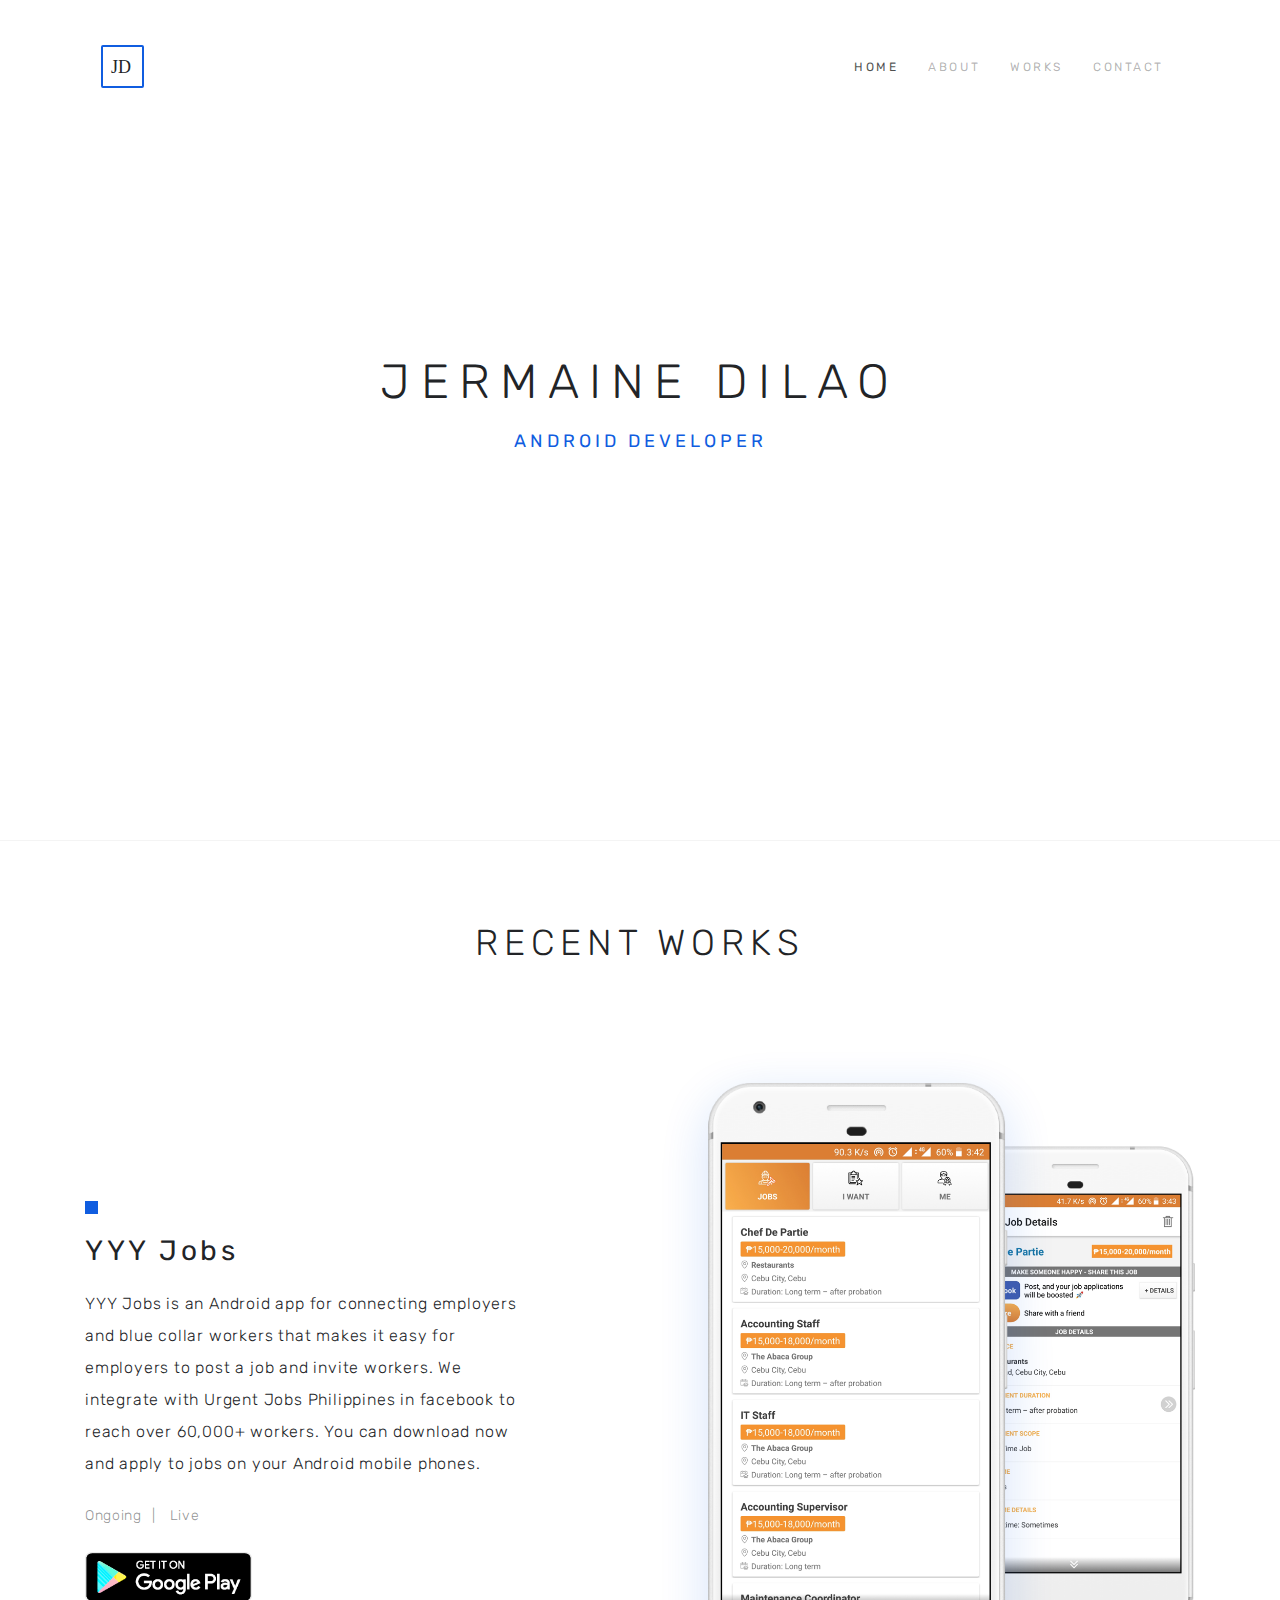
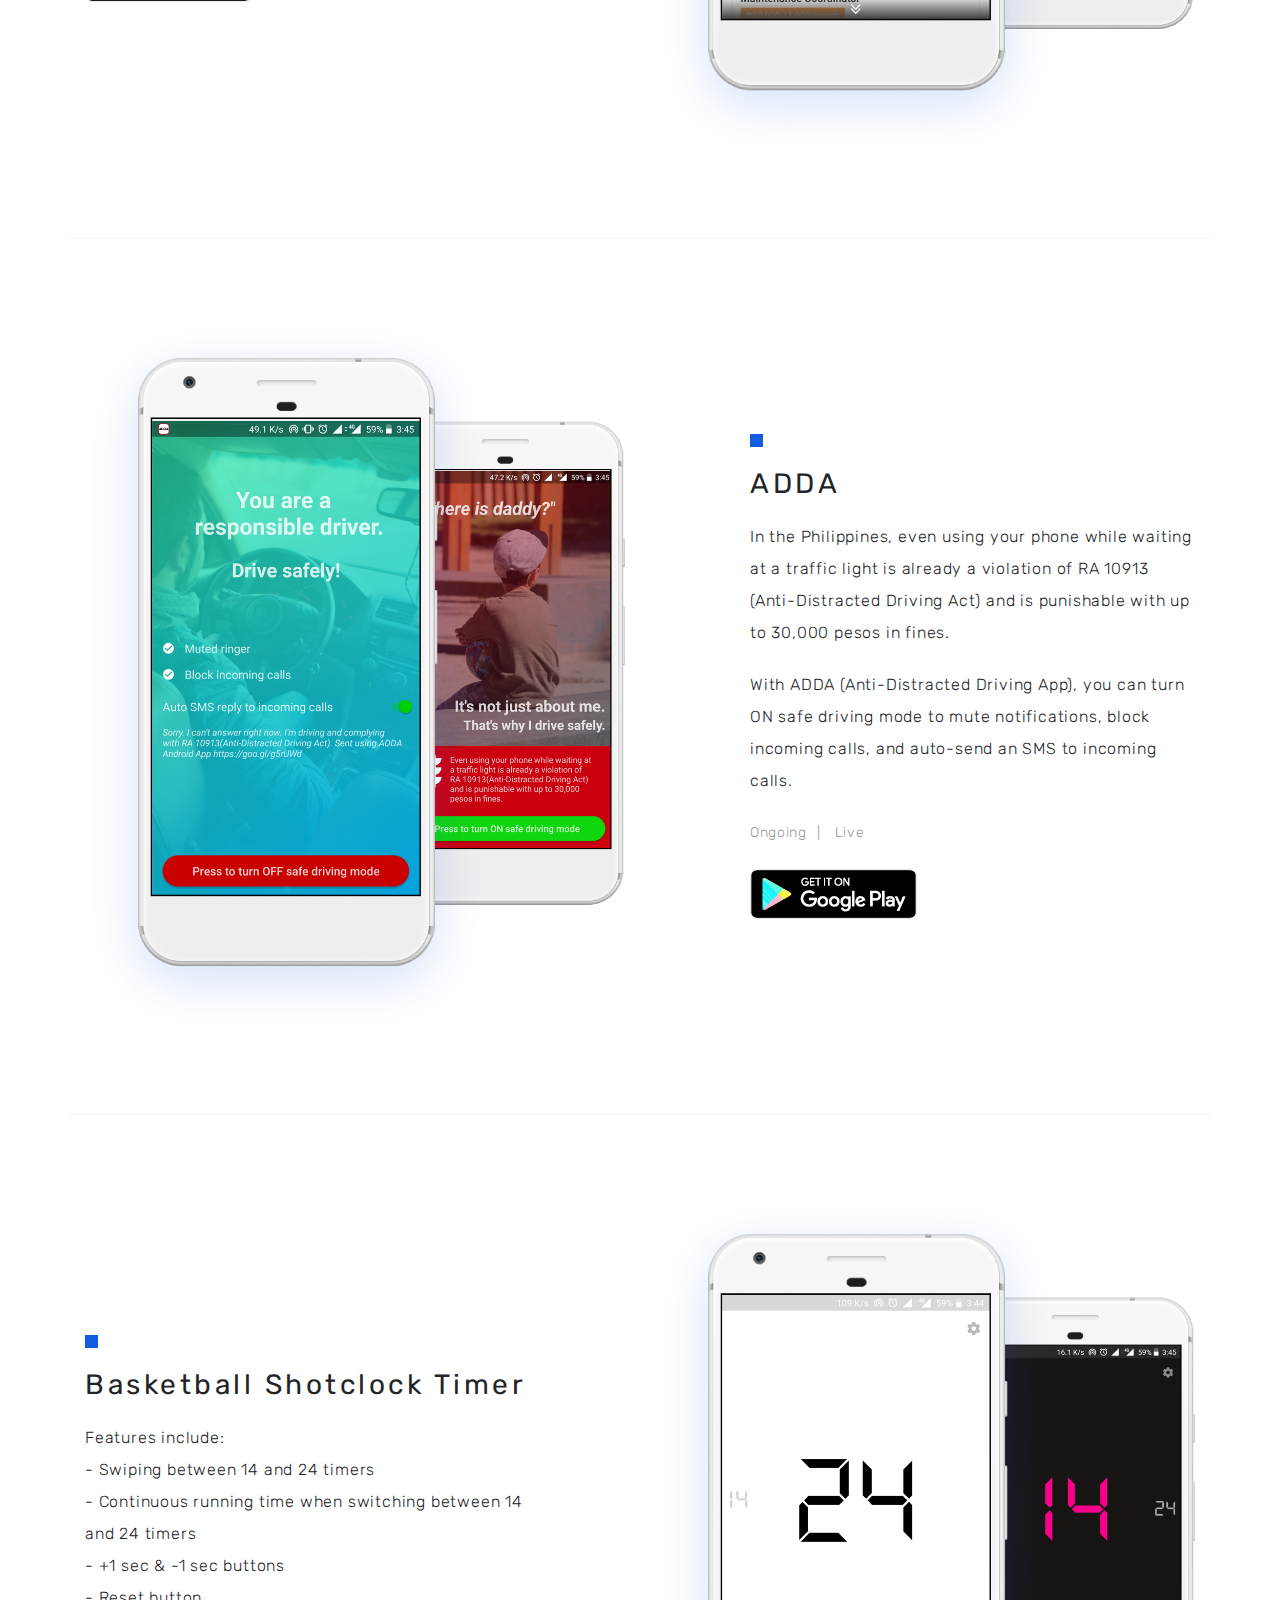
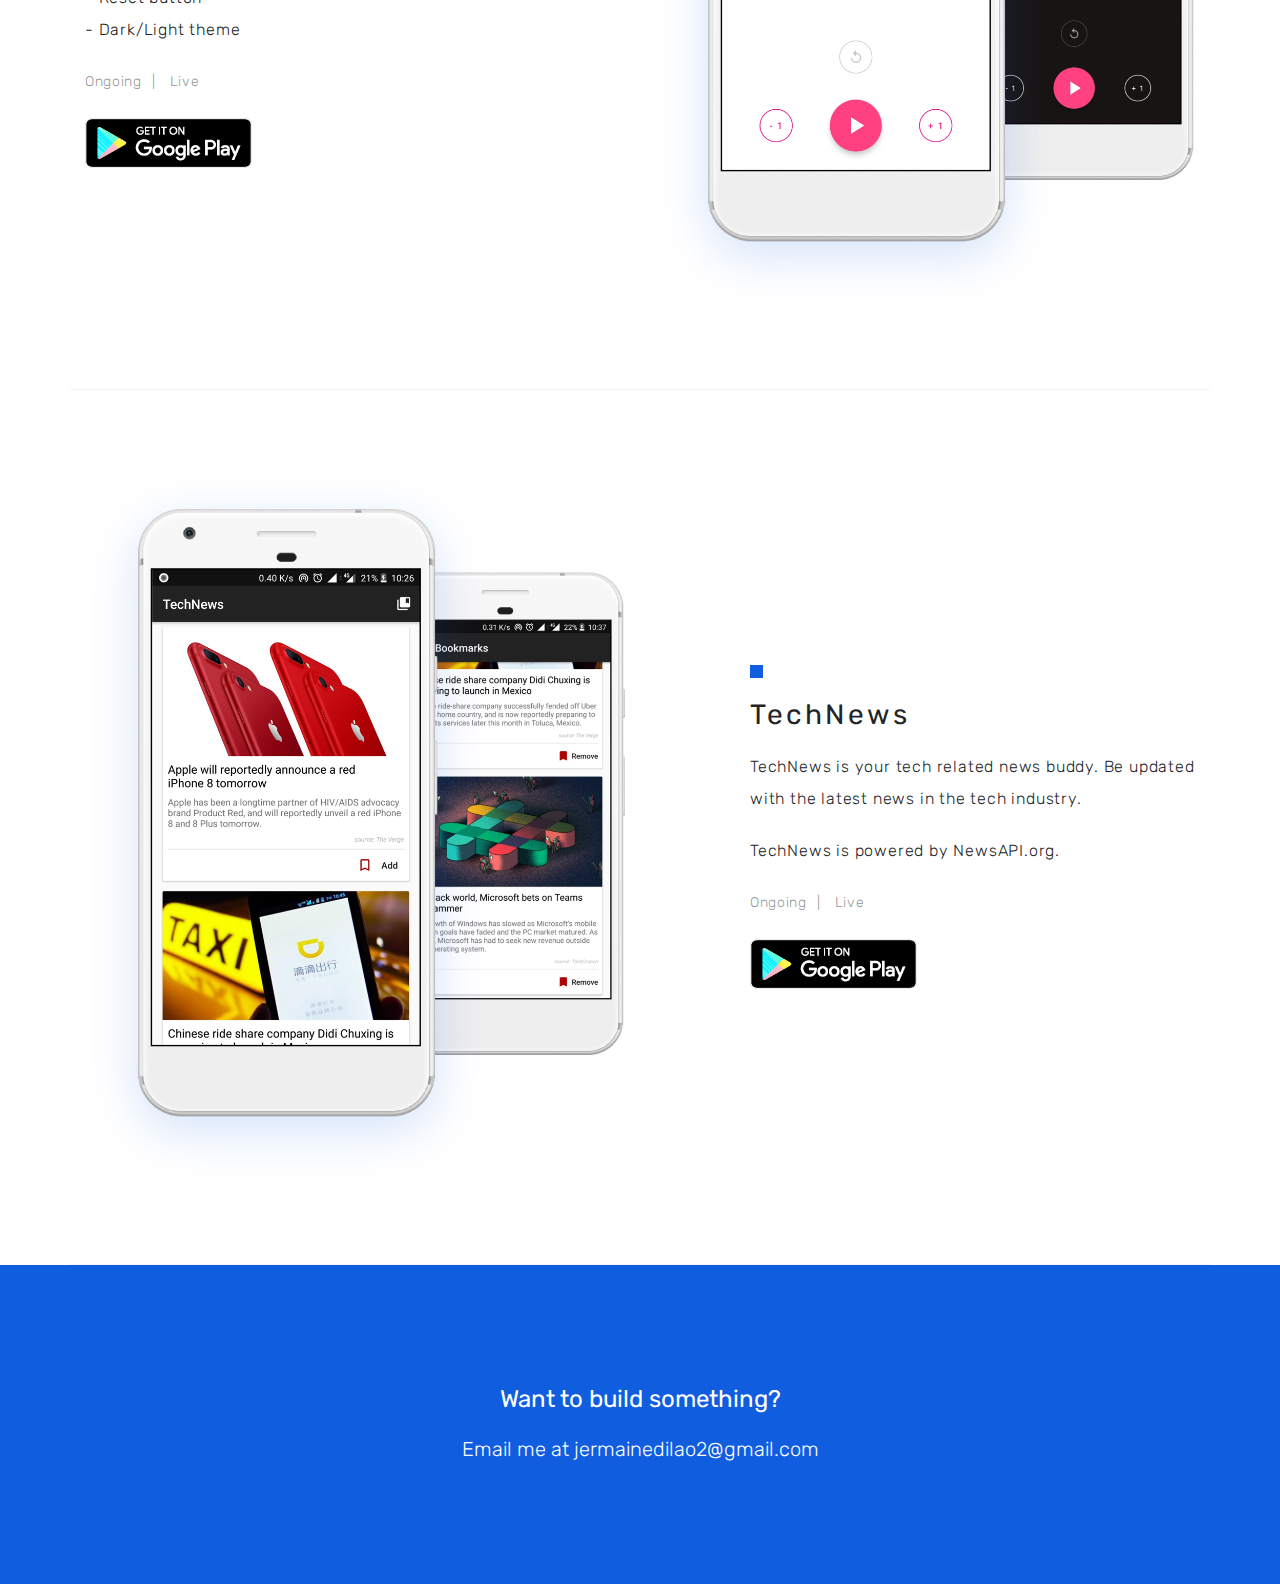
==== index.html @ 171e307c "initial website commit" ====
<!doctype html>
<html class="no-js" lang="">
    <head>
        <meta charset="utf-8">
        <meta http-equiv="x-ua-compatible" content="ie=edge">
        <title>Jermaine Dilao | Android Developer</title>
        <meta name="description" content="">
        <meta name="viewport" content="width=device-width, initial-scale=1">

        <link rel="manifest" href="site.webmanifest">
        <link rel="apple-touch-icon" href="icon.png">
        <link rel="shortcut icon" href="favicon.ico">
        <!-- Place favicon.ico in the root directory -->

        <link href="https://fonts.googleapis.com/css?family=Rubik:300,400" rel="stylesheet">
        <link rel="stylesheet" href="assets/css/main.css">

        <link rel="stylesheet" href="https://use.fontawesome.com/releases/v5.0.10/css/all.css" integrity="sha384-+d0P83n9kaQMCwj8F4RJB66tzIwOKmrdb46+porD/OvrJ+37WqIM7UoBtwHO6Nlg" crossorigin="anonymous">

    </head>
    <body>
        <!--[if lte IE 9]>
            <p class="browserupgrade">You are using an <strong>outdated</strong> browser. Please <a href="https://browsehappy.com/">upgrade your browser</a> to improve your experience and security.</p>
        <![endif]-->

        <!-- Add your site or application content here -->
        <section class="container">
             <nav class="navbar navbar-expand-lg navbar-light jd-navbar">
                <a class="navbar-brand" href="#">
                    <img src="assets/img/logo.svg" width="43" height="43" alt="">
                </a>
                <button class="navbar-toggler" type="button" data-toggle="collapse" data-target="#navbarSupportedContent" aria-controls="navbarSupportedContent" aria-expanded="false" aria-label="Toggle navigation">
                    <span class="navbar-toggler-icon"></span>
                </button>
            
                <div class="collapse navbar-collapse" id="navbarSupportedContent">
                    <ul class="navbar-nav ml-auto">
                        <li class="nav-item active">
                            <a class="nav-link" href="#">Home <span class="sr-only">(current)</span></a>
                        </li>
                        <li class="nav-item">
                            <a class="nav-link" href="#">About</a>
                        </li>
                        <li class="nav-item">
                            <a class="nav-link" href="#">Works</a>
                        </li>
                        <li class="nav-item">
                            <a class="nav-link" href="#">Contact</a>
                        </li>
                    </ul>
                </div>
            </nav>
        </section>
        

        <section class="jd-hero-banner">
            <div class="container jd-hero-text d-flex justify-content-center">
                <div class="row align-self-center">
                    <div class="col">
                        <h1>Jermaine Dilao</h1>
                        <h2>Android Developer</h2>
                    </div>
                </div>
            </div>
            <div class="container">
                <div class="row text-center">
                    <div class="col">
                        <a class="social-link" href="https://www.linkedin.com/in/jermainedilao/" target="_blank"><i class="p-3 fab fa-linkedin"></i></a>
                        <a class="social-link" href="" target="_blank"><i class="p-3 fab fa-stack-overflow"></i></a>
                        <a class="social-link" href="https://github.com/jermainedilao" target="_blank"><i class="p-3 fab fa-github"></i></a>
                    </div>
                </div>
            </div>
        </section>

        <section>
            <div class="container">
                <div class="row">
                    <div class="col text-center">
                        <h3 class="pt-80 m-0 section-header">Recent Works</h3>
                    </div>
                </div>

                <div class="row jd-sample-work-container d-flex justify-content-between">
                    <div class="col-5 sample-work-details align-self-center">
                        <h4 class="title">YYY Jobs</h4>
                        <p class="description">YYY Jobs is an Android app for connecting employers and blue collar workers that makes it easy for employers to post a job and invite workers. We integrate with Urgent Jobs Philippines in facebook to reach over 60,000+ workers.  You can download now and apply to jobs on your Android mobile phones.</p>
                        <ul class="status">
                            <li>Ongoing</li>
                            <li>Live</li>
                        </ul>
                        <a href="https://play.google.com/store/apps/details?id=com.yyyjobs.android&showAllReviews=true" target="_blank"><img src="assets/img/google-play-badge.svg" alt=""></a>
                    </div>
                    <div class="col-6">
                        <img src="assets/img/yyy-sample.png" alt="" class="img-fluid">
                    </div>
                </div>

                <div class="row jd-sample-work-container d-flex justify-content-between">
                    <div class="col-5 order-2 sample-work-details align-self-center">
                        <h4 class="title">ADDA</h4>
                        <p class="description">In the Philippines, even using your phone while waiting at a traffic light is already a violation of RA 10913 (Anti-Distracted Driving Act) and is punishable with up to 30,000 pesos in fines.</p>
                        <p class="description">With ADDA (Anti-Distracted Driving App), you can turn ON safe driving mode to mute notifications, block incoming calls, and auto-send an SMS to incoming calls.</p>
                        <ul class="status">
                            <li>Ongoing</li>
                            <li>Live</li>
                        </ul>
                        <a href="https://play.google.com/store/apps/details?id=ph.sym.adda" target="_blank"><img src="assets/img/google-play-badge.svg" alt=""></a>
                    </div>
                    <div class="col-6 order-1">
                        <img src="assets/img/adda-sample.png" alt="" class="img-fluid">
                    </div>
                </div>

                <div class="row jd-sample-work-container d-flex justify-content-between">
                    <div class="col-5 sample-work-details align-self-center">
                        <h4 class="title">Basketball Shotclock Timer</h4>
                        <p class="description">
                            Features include: <br/>
                                - Swiping between 14 and 24 timers <br/>
                                - Continuous running time when switching between 14 and 24 timers <br/>
                                - +1 sec & -1 sec buttons <br/>
                                - Reset button <br/>
                                - Dark/Light theme
                        </p>
                        <ul class="status">
                            <li>Ongoing</li>
                            <li>Live</li>
                        </ul>
                        <a href="https://play.google.com/store/apps/details?id=jermaine.shotclockapp" target="_blank"><img src="assets/img/google-play-badge.svg" alt=""></a>
                    </div>
                    <div class="col-6">
                        <img src="assets/img/timer-sample.png" alt="" class="img-fluid">
                    </div>
                </div>

                <div class="row jd-sample-work-container d-flex justify-content-between">
                    <div class="col-5 order-2 sample-work-details align-self-center">
                        <h4 class="title">TechNews</h4>
                        <p class="description">TechNews is your tech related news buddy. Be updated with the latest news in the tech industry.</p>
                        <p class="description">TechNews is powered by NewsAPI.org.</p>
                        <ul class="status">
                            <li>Ongoing</li>
                            <li>Live</li>
                        </ul>
                        <a href="https://play.google.com/store/apps/details?id=jermaine.technews" target="_blank"><img src="assets/img/google-play-badge.svg" alt=""></a>
                    </div>
                    <div class="col-6 order-1">
                        <img src="assets/img/technews-sample.png" alt="" class="img-fluid">
                    </div>
                </div>
            </div>
           
        </section>

        <section class="jd-footer">
            <div class="container">
                <div class="row">
                    <div class="col">
                        <h5>Want to build something?</h5>
                        <p>Email me at jermainedilao2@gmail.com</p>
                    </div>
                </div>
            </div>
            
        </section>

        <script src="assets/js/vendor/modernizr-3.5.0.min.js"></script>
        <script src="https://code.jquery.com/jquery-3.2.1.min.js" integrity="sha256-hwg4gsxgFZhOsEEamdOYGBf13FyQuiTwlAQgxVSNgt4=" crossorigin="anonymous"></script>
        <script>window.jQuery || document.write('<script src="js/vendor/jquery-3.2.1.min.js"><\/script>')</script>
        <script src="assets/js/vendor/bootstrap.min.js"></script>
        <script src="assets/js/plugins.js"></script>
        <script src="assets/js/main.js"></script>

    </body>
</html>
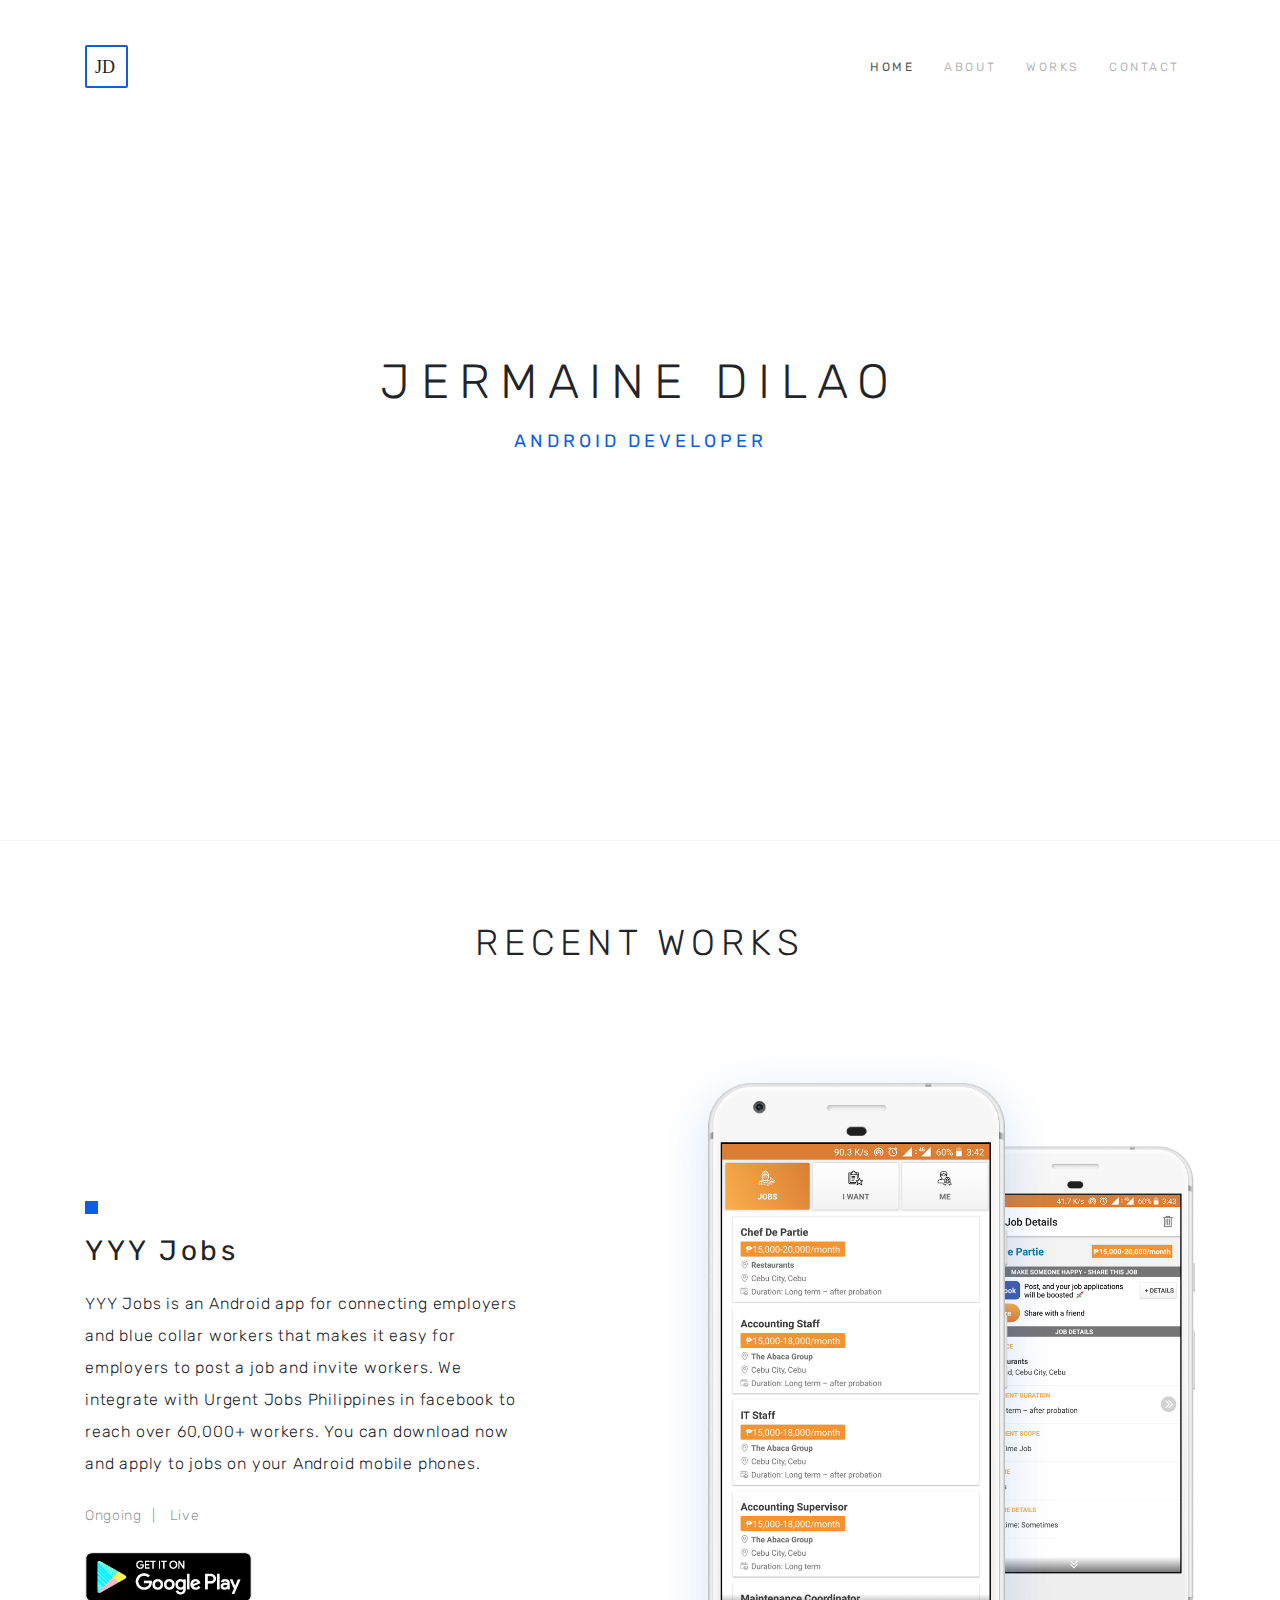
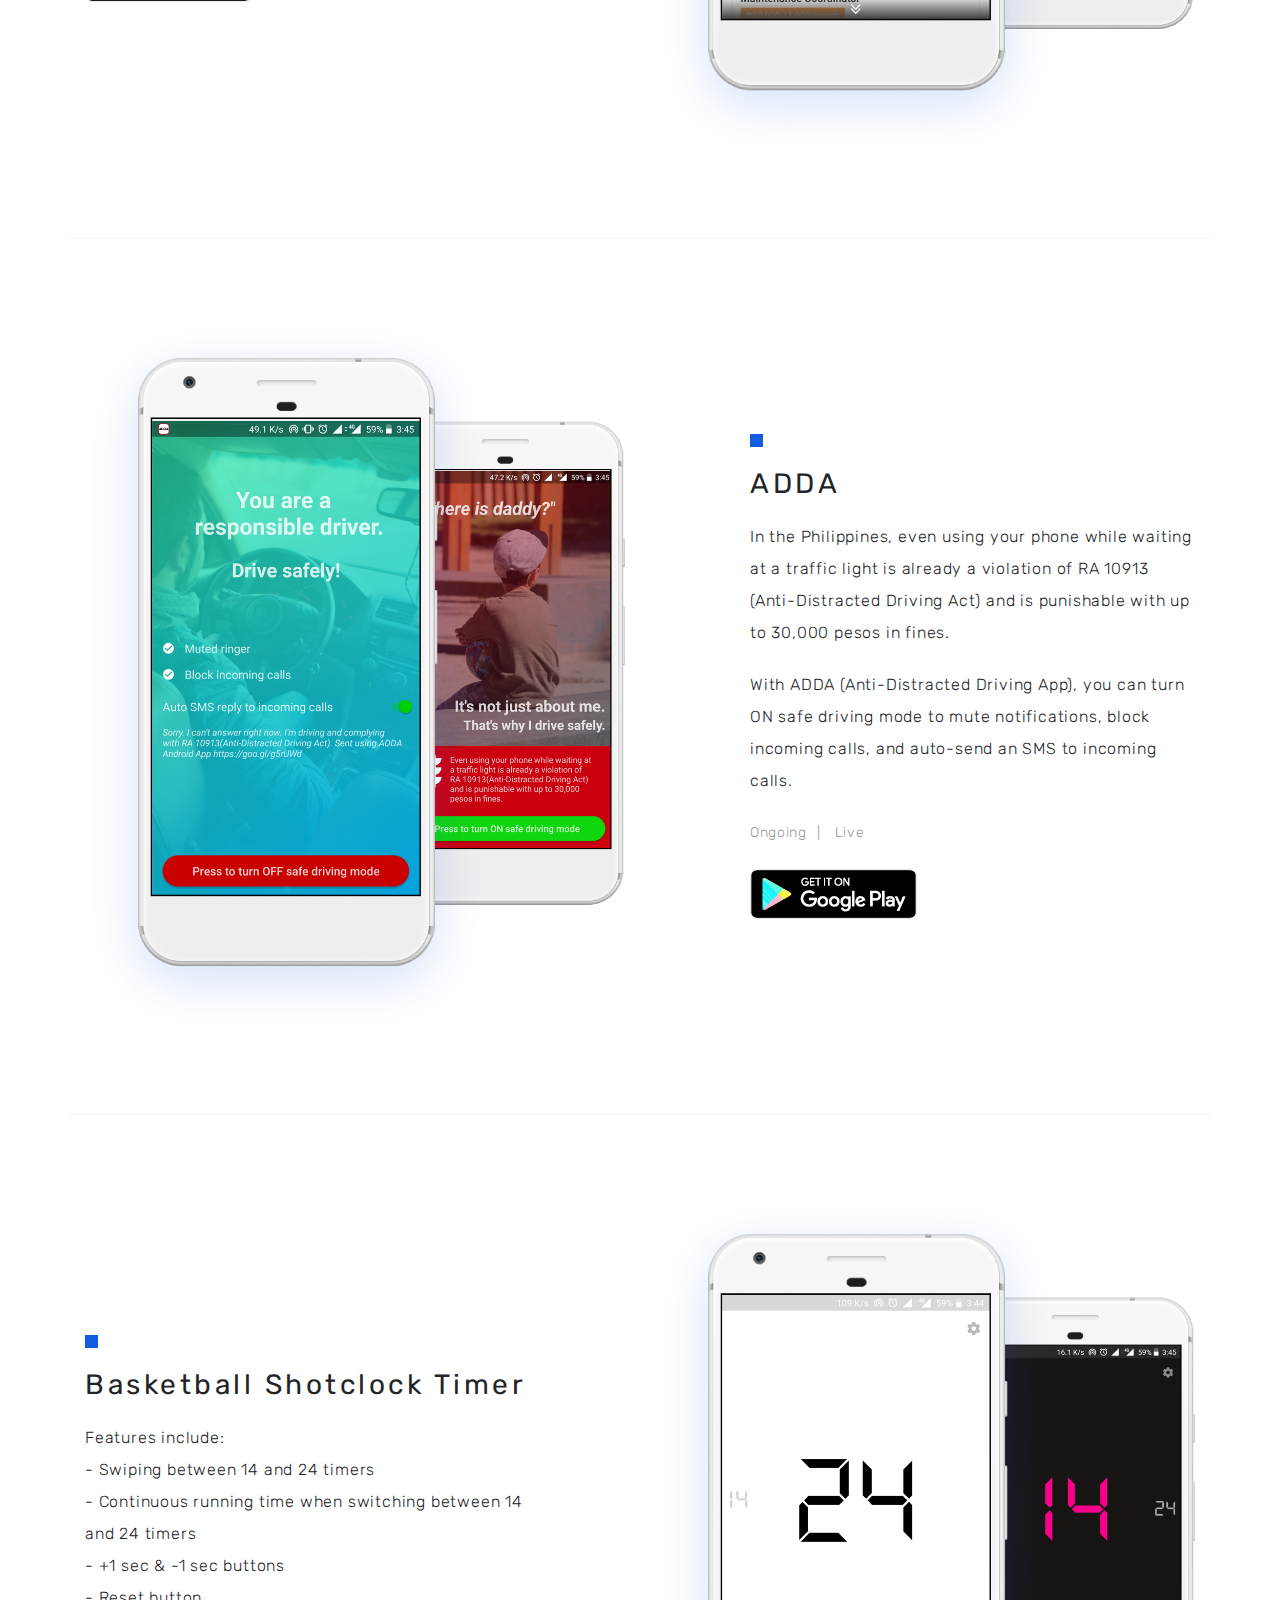
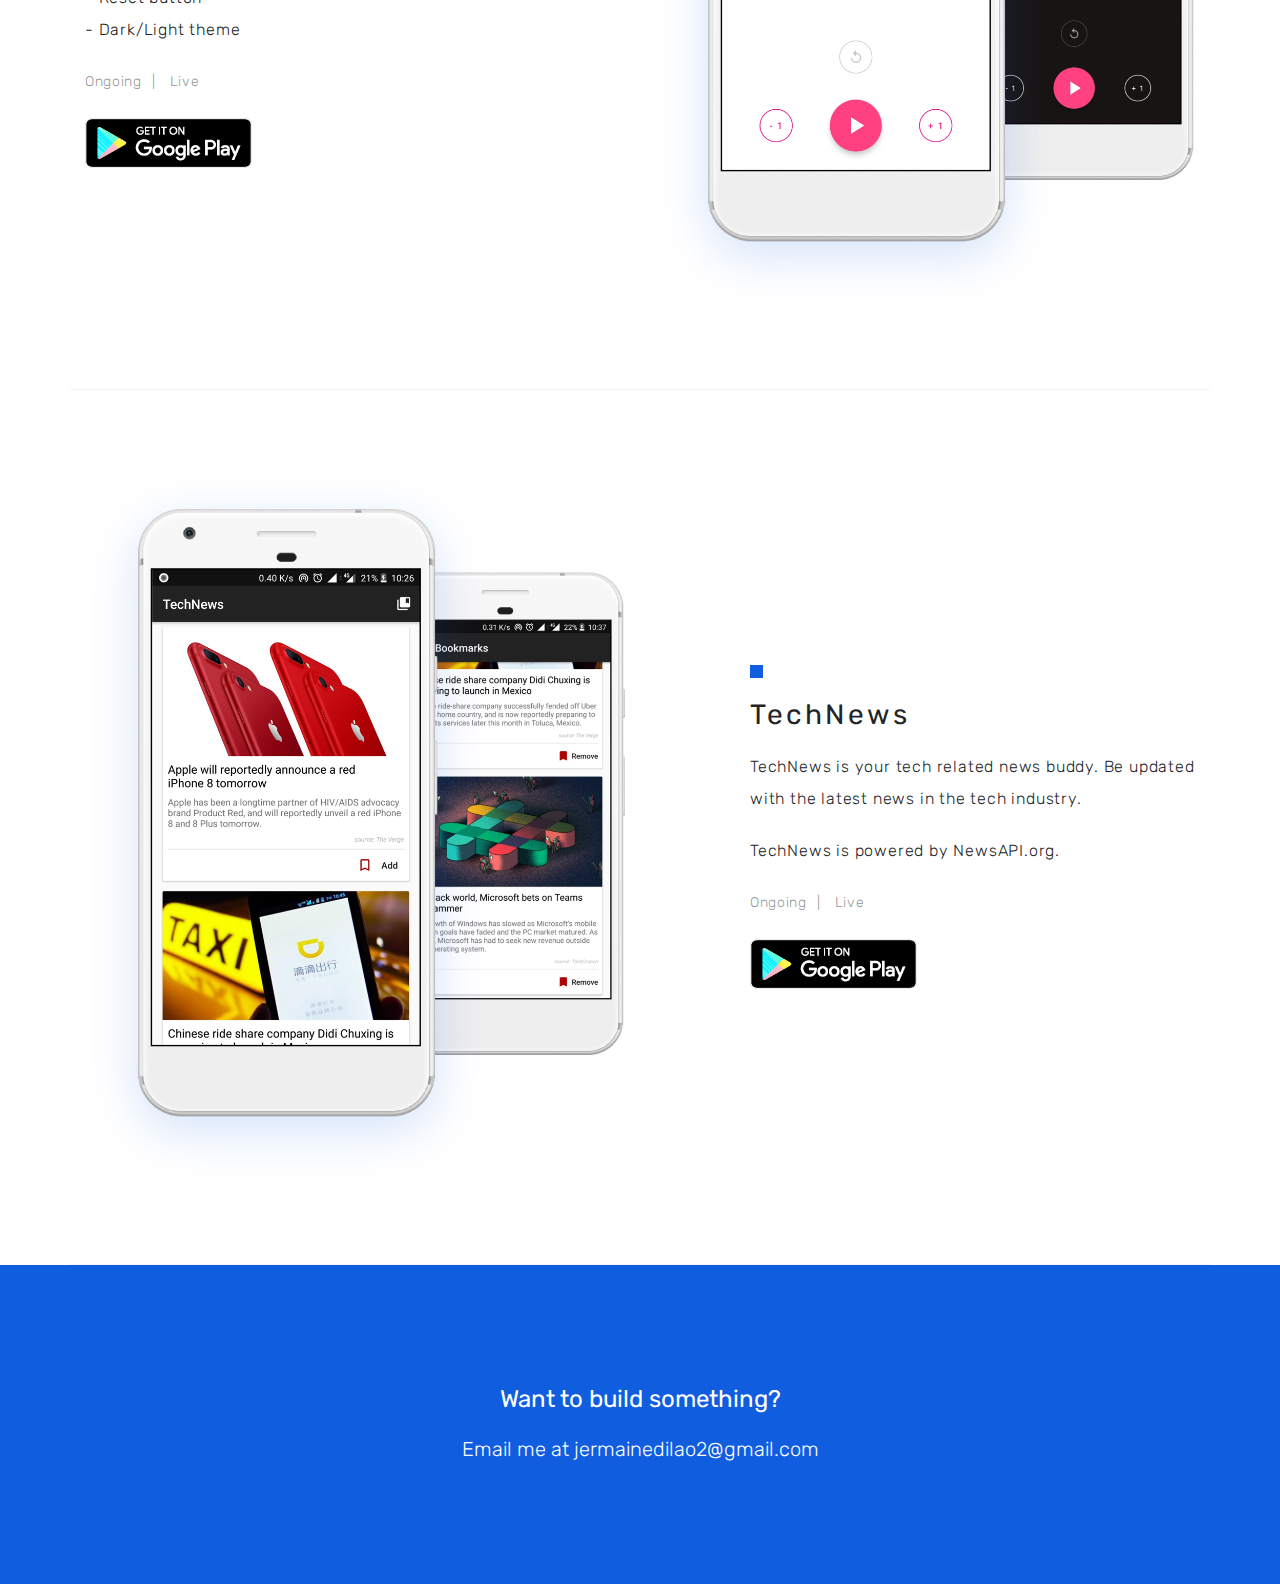
==== commit 4340df98: "navbar stick top; hover style for nav-links; smooth scroll-to nav-links" ====
--- a/index.html
+++ b/index.html
@@ -24,16 +24,17 @@
         <![endif]-->
 
         <!-- Add your site or application content here -->
-        <section class="container">
-             <nav class="navbar navbar-expand-lg navbar-light jd-navbar">
+
+        <nav class="navbar sticky-top navbar-expand-lg navbar-light jd-navbar">
+            <div class="container">
                 <a class="navbar-brand" href="#">
                     <img src="assets/img/logo.svg" width="43" height="43" alt="">
                 </a>
-                <button class="navbar-toggler" type="button" data-toggle="collapse" data-target="#navbarSupportedContent" aria-controls="navbarSupportedContent" aria-expanded="false" aria-label="Toggle navigation">
+                <button class="navbar-toggler" type="button" data-toggle="collapse" data-target="#jdNavbar" aria-controls="jdNavbar" aria-expanded="false" aria-label="Toggle navigation">
                     <span class="navbar-toggler-icon"></span>
                 </button>
             
-                <div class="collapse navbar-collapse" id="navbarSupportedContent">
+                <div class="collapse navbar-collapse" id="jdNavbar">
                     <ul class="navbar-nav ml-auto">
                         <li class="nav-item active">
                             <a class="nav-link" href="#">Home <span class="sr-only">(current)</span></a>
@@ -42,16 +43,15 @@
                             <a class="nav-link" href="#">About</a>
                         </li>
                         <li class="nav-item">
-                            <a class="nav-link" href="#">Works</a>
+                            <a class="nav-link" href="#works">Works</a>
                         </li>
                         <li class="nav-item">
-                            <a class="nav-link" href="#">Contact</a>
+                            <a class="nav-link" href="#contact">Contact</a>
                         </li>
                     </ul>
                 </div>
-            </nav>
-        </section>
-        
+            </div>
+        </nav>
 
         <section class="jd-hero-banner">
             <div class="container jd-hero-text d-flex justify-content-center">
@@ -73,7 +73,7 @@
             </div>
         </section>
 
-        <section>
+        <section id="works">
             <div class="container">
                 <div class="row">
                     <div class="col text-center">
@@ -153,7 +153,7 @@
            
         </section>
 
-        <section class="jd-footer">
+        <section class="jd-footer" id="contact">
             <div class="container">
                 <div class="row">
                     <div class="col">
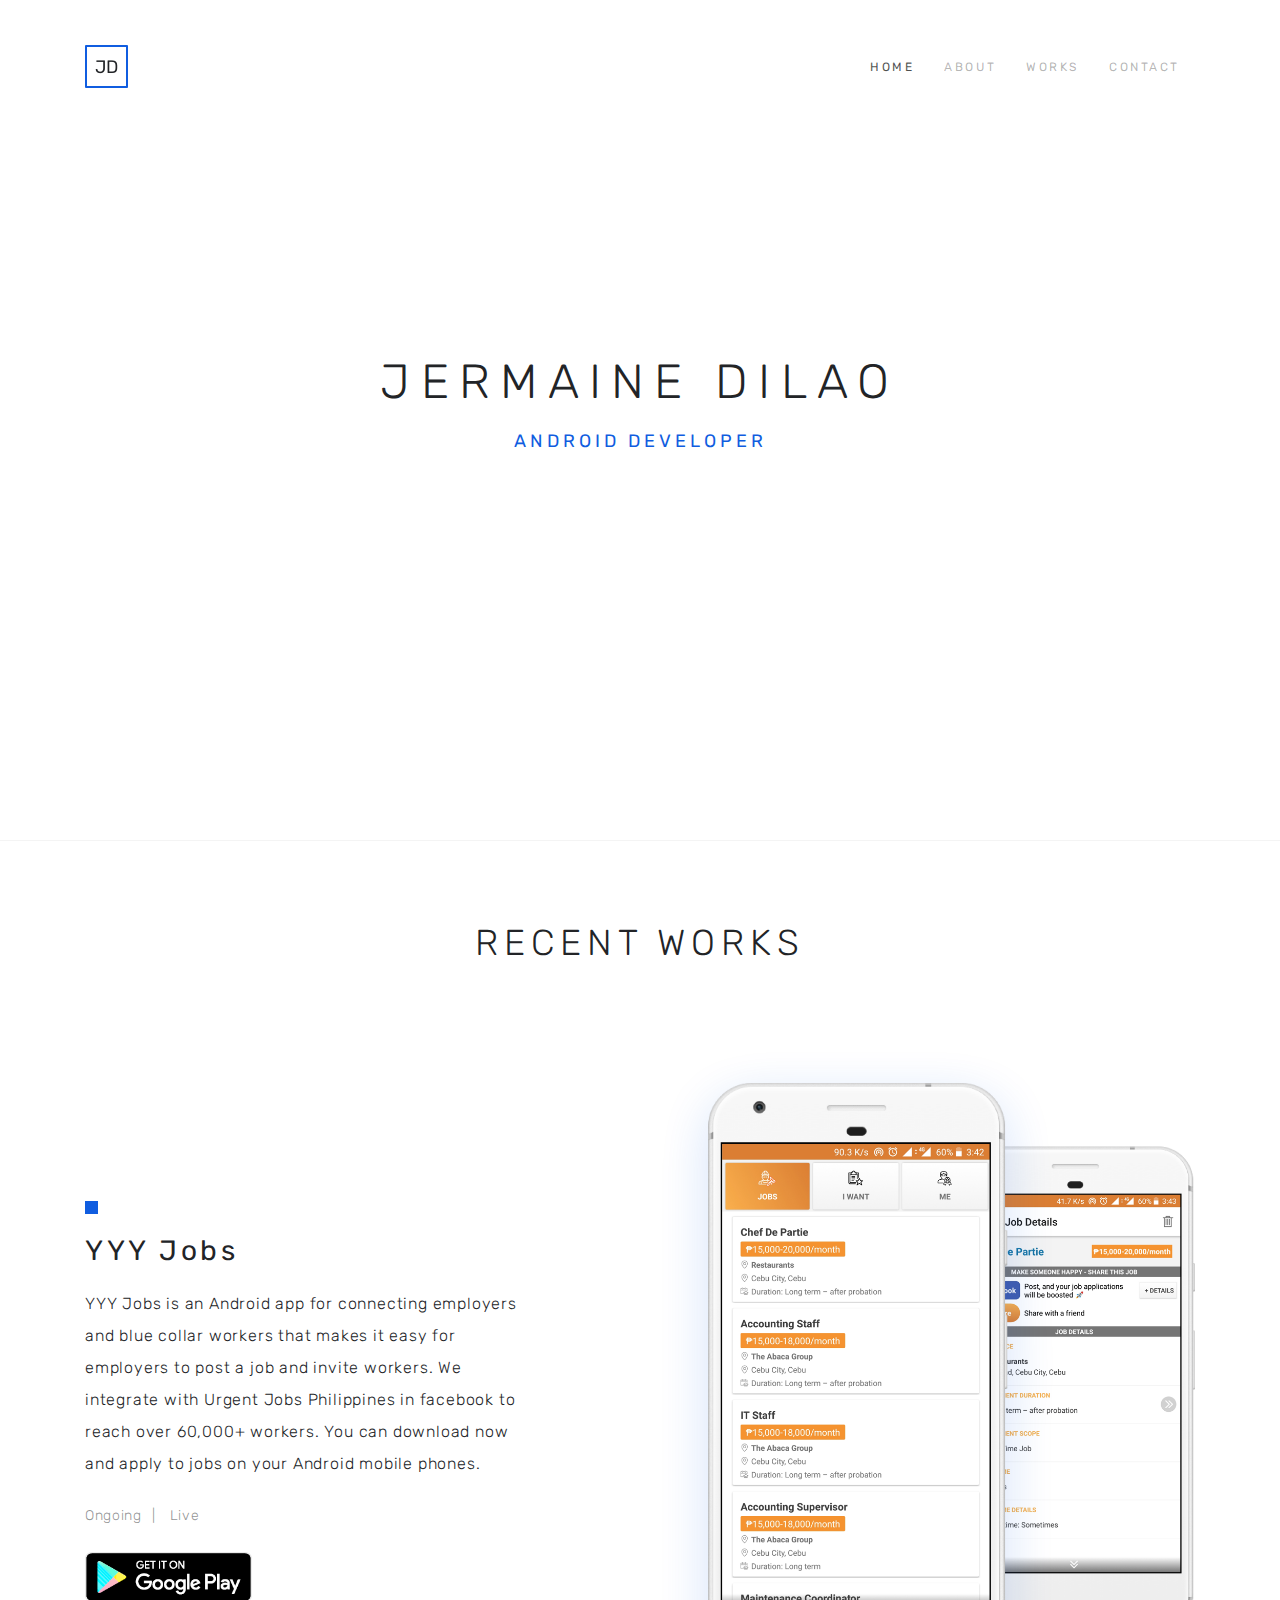
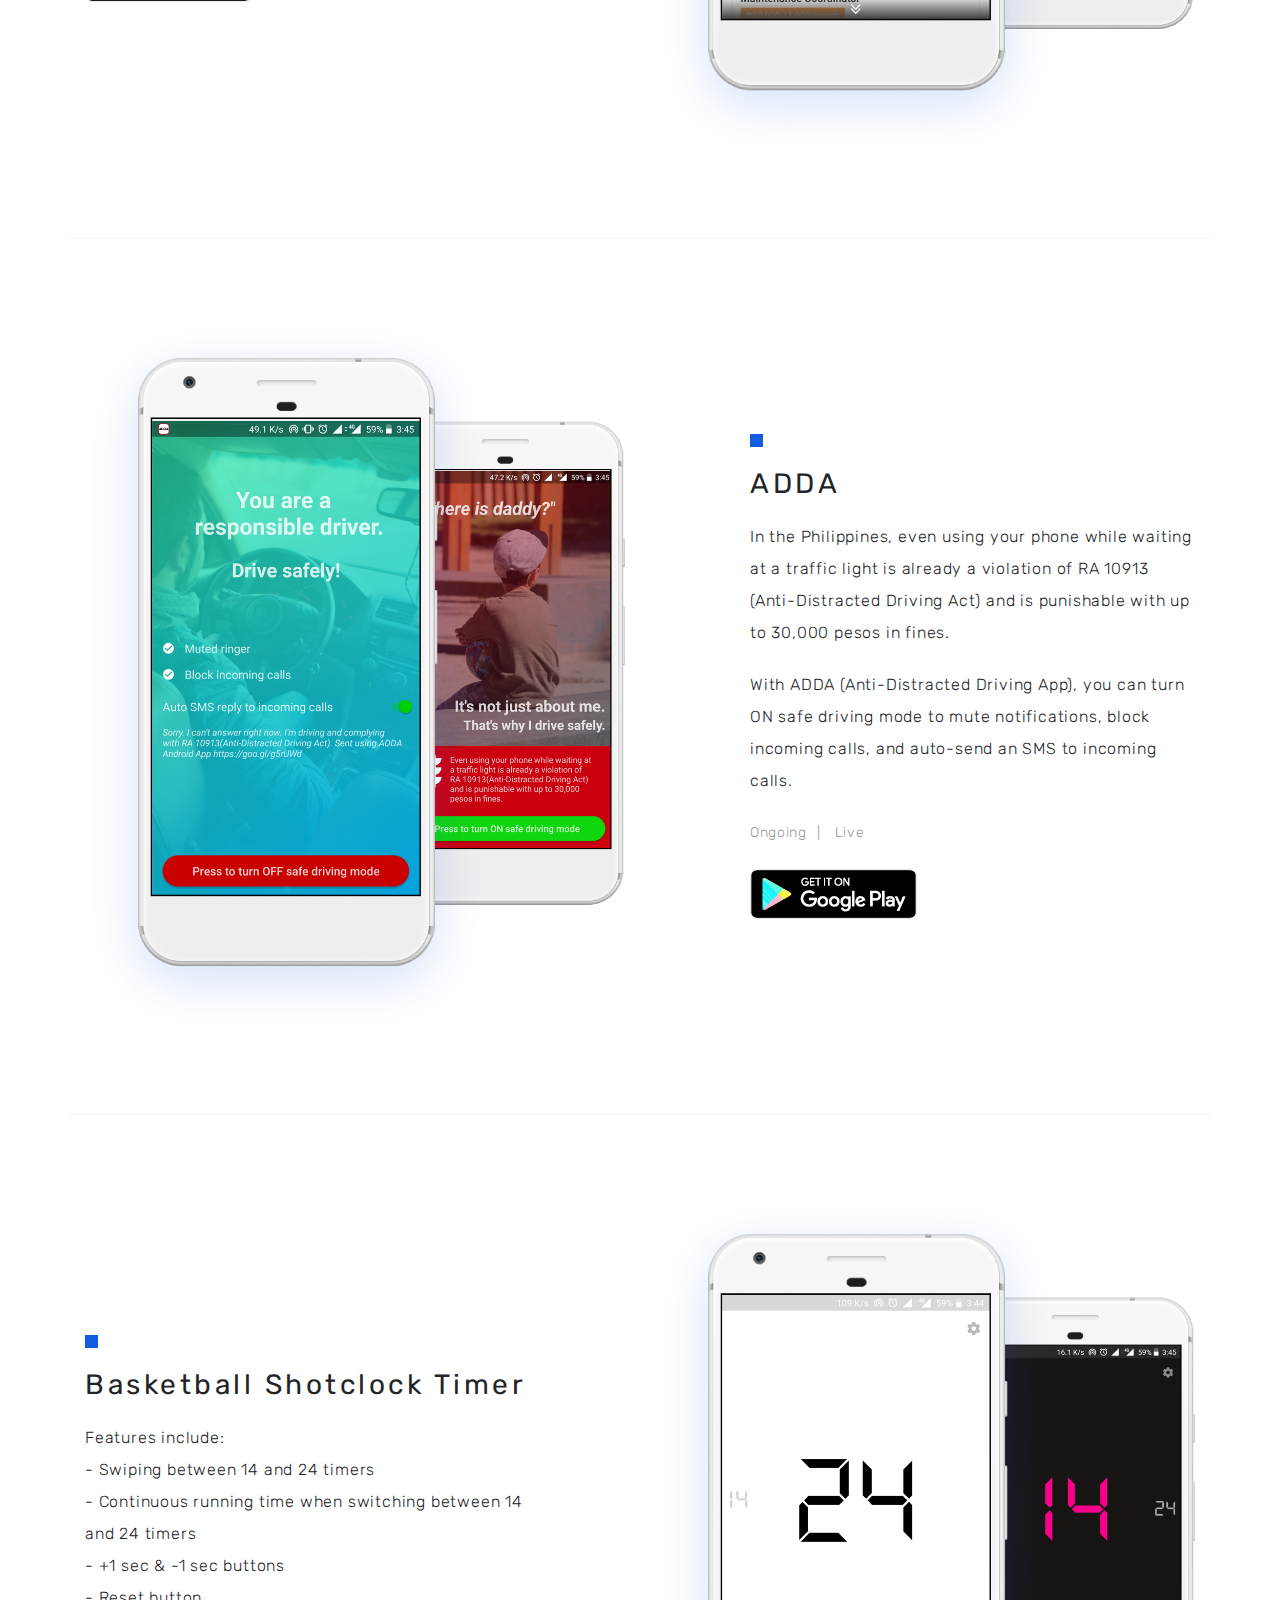
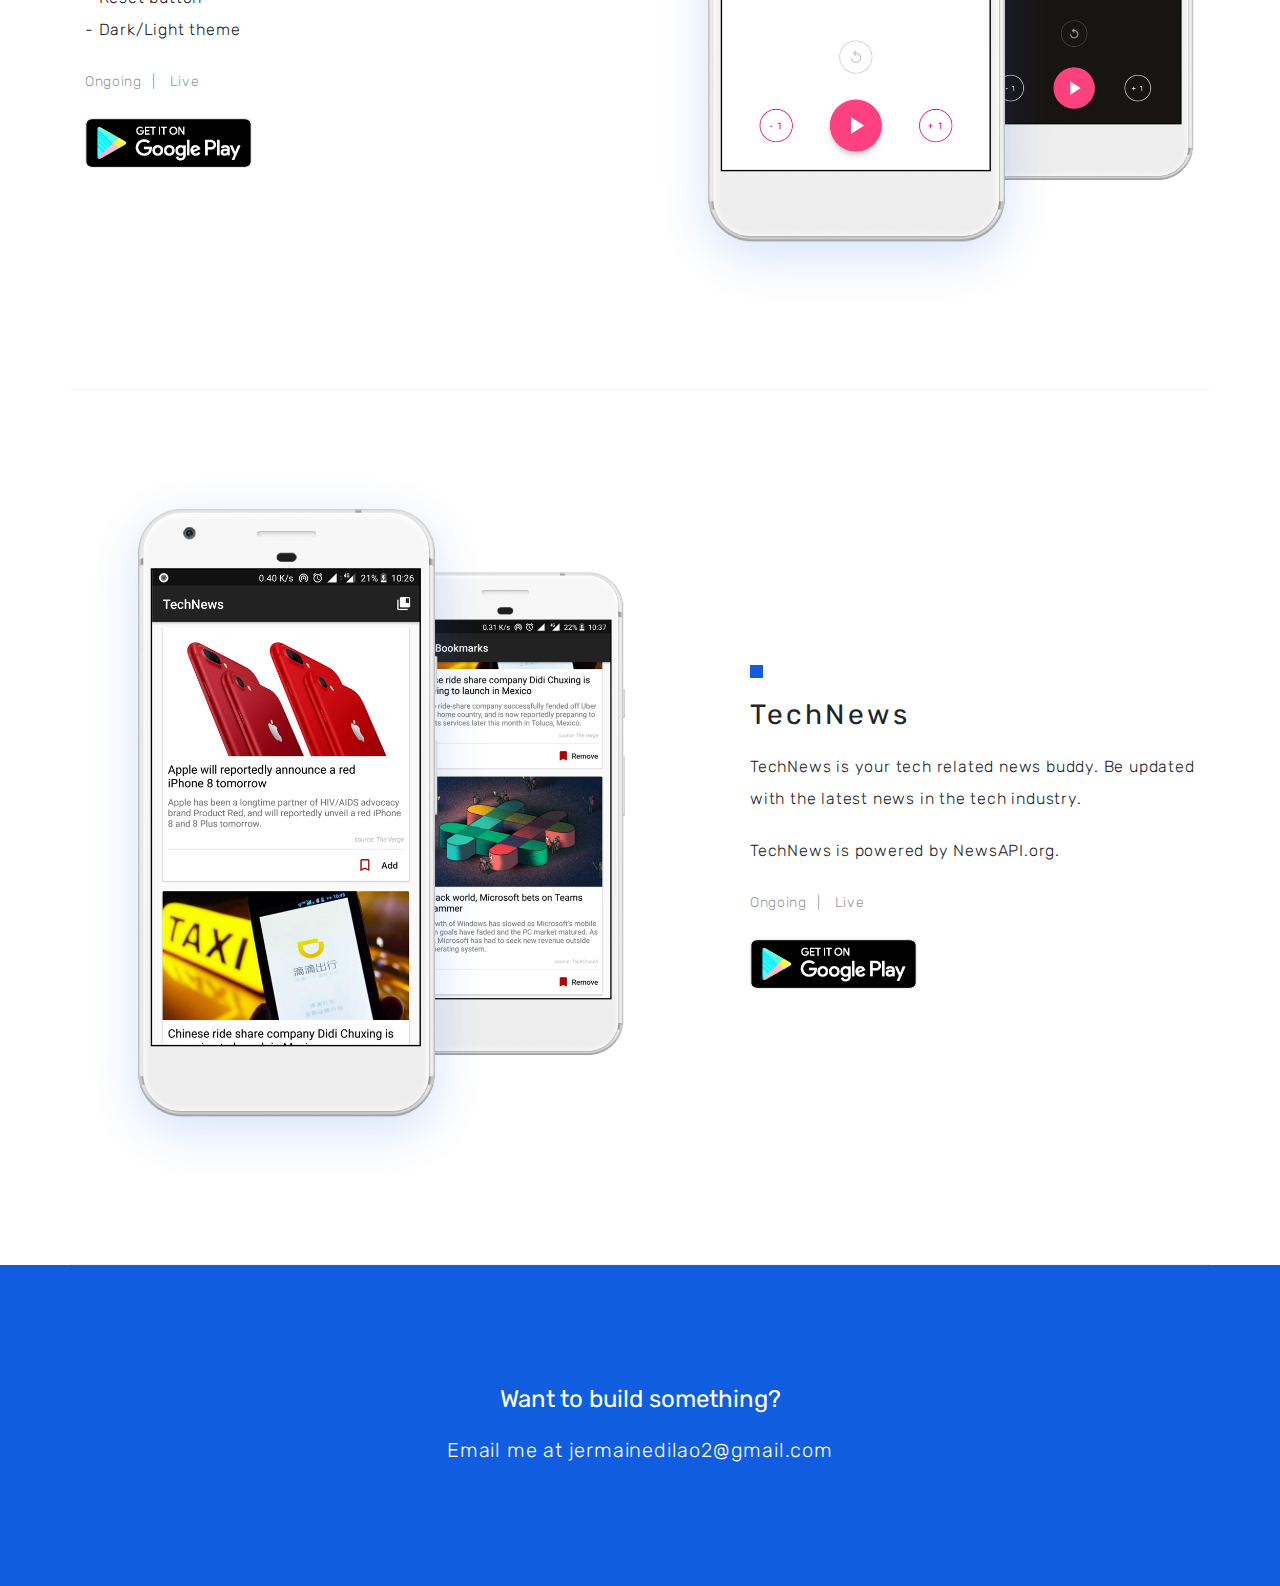
==== commit 73ee5ec0: "about page and responsiveness" ====
--- a/index.html
+++ b/index.html
@@ -28,7 +28,7 @@
         <nav class="navbar sticky-top navbar-expand-lg navbar-light jd-navbar">
             <div class="container">
                 <a class="navbar-brand" href="#">
-                    <img src="assets/img/logo.svg" width="43" height="43" alt="">
+                    <img src="assets/img/logo.png" width="43" height="43" alt="">
                 </a>
                 <button class="navbar-toggler" type="button" data-toggle="collapse" data-target="#jdNavbar" aria-controls="jdNavbar" aria-expanded="false" aria-label="Toggle navigation">
                     <span class="navbar-toggler-icon"></span>
@@ -40,7 +40,7 @@
                             <a class="nav-link" href="#">Home <span class="sr-only">(current)</span></a>
                         </li>
                         <li class="nav-item">
-                            <a class="nav-link" href="#">About</a>
+                            <a class="nav-link" href="/about.html">About</a>
                         </li>
                         <li class="nav-item">
                             <a class="nav-link" href="#works">Works</a>
@@ -66,7 +66,7 @@
                 <div class="row text-center">
                     <div class="col">
                         <a class="social-link" href="https://www.linkedin.com/in/jermainedilao/" target="_blank"><i class="p-3 fab fa-linkedin"></i></a>
-                        <a class="social-link" href="" target="_blank"><i class="p-3 fab fa-stack-overflow"></i></a>
+                        <a class="social-link" href="https://stackoverflow.com/users/5285687/yellowj" target="_blank"><i class="p-3 fab fa-stack-overflow"></i></a>
                         <a class="social-link" href="https://github.com/jermainedilao" target="_blank"><i class="p-3 fab fa-github"></i></a>
                     </div>
                 </div>
@@ -82,7 +82,7 @@
                 </div>
 
                 <div class="row jd-sample-work-container d-flex justify-content-between">
-                    <div class="col-5 sample-work-details align-self-center">
+                    <div class="col-12 col-sm-5 order-2 order-sm-1 sample-work-details align-self-center">
                         <h4 class="title">YYY Jobs</h4>
                         <p class="description">YYY Jobs is an Android app for connecting employers and blue collar workers that makes it easy for employers to post a job and invite workers. We integrate with Urgent Jobs Philippines in facebook to reach over 60,000+ workers.  You can download now and apply to jobs on your Android mobile phones.</p>
                         <ul class="status">
@@ -91,13 +91,13 @@
                         </ul>
                         <a href="https://play.google.com/store/apps/details?id=com.yyyjobs.android&showAllReviews=true" target="_blank"><img src="assets/img/google-play-badge.svg" alt=""></a>
                     </div>
-                    <div class="col-6">
+                    <div class="col-12 col-sm-6 order-1 order-sm-2">
                         <img src="assets/img/yyy-sample.png" alt="" class="img-fluid">
                     </div>
                 </div>
 
                 <div class="row jd-sample-work-container d-flex justify-content-between">
-                    <div class="col-5 order-2 sample-work-details align-self-center">
+                    <div class="col-12 col-sm-5 order-2 sample-work-details align-self-center">
                         <h4 class="title">ADDA</h4>
                         <p class="description">In the Philippines, even using your phone while waiting at a traffic light is already a violation of RA 10913 (Anti-Distracted Driving Act) and is punishable with up to 30,000 pesos in fines.</p>
                         <p class="description">With ADDA (Anti-Distracted Driving App), you can turn ON safe driving mode to mute notifications, block incoming calls, and auto-send an SMS to incoming calls.</p>
@@ -107,13 +107,13 @@
                         </ul>
                         <a href="https://play.google.com/store/apps/details?id=ph.sym.adda" target="_blank"><img src="assets/img/google-play-badge.svg" alt=""></a>
                     </div>
-                    <div class="col-6 order-1">
+                    <div class="col-12 col-sm-6 order-1">
                         <img src="assets/img/adda-sample.png" alt="" class="img-fluid">
                     </div>
                 </div>
 
                 <div class="row jd-sample-work-container d-flex justify-content-between">
-                    <div class="col-5 sample-work-details align-self-center">
+                    <div class="col-12 col-sm-5 order-2 order-sm-1 sample-work-details align-self-center">
                         <h4 class="title">Basketball Shotclock Timer</h4>
                         <p class="description">
                             Features include: <br/>
@@ -129,13 +129,13 @@
                         </ul>
                         <a href="https://play.google.com/store/apps/details?id=jermaine.shotclockapp" target="_blank"><img src="assets/img/google-play-badge.svg" alt=""></a>
                     </div>
-                    <div class="col-6">
+                    <div class="col-12 col-sm-6 order-1 order-sm-2">
                         <img src="assets/img/timer-sample.png" alt="" class="img-fluid">
                     </div>
                 </div>
 
                 <div class="row jd-sample-work-container d-flex justify-content-between">
-                    <div class="col-5 order-2 sample-work-details align-self-center">
+                    <div class="col-12 col-sm-5 order-2 sample-work-details align-self-center">
                         <h4 class="title">TechNews</h4>
                         <p class="description">TechNews is your tech related news buddy. Be updated with the latest news in the tech industry.</p>
                         <p class="description">TechNews is powered by NewsAPI.org.</p>
@@ -145,7 +145,7 @@
                         </ul>
                         <a href="https://play.google.com/store/apps/details?id=jermaine.technews" target="_blank"><img src="assets/img/google-play-badge.svg" alt=""></a>
                     </div>
-                    <div class="col-6 order-1">
+                    <div class="col-12 col-sm-6 order-1">
                         <img src="assets/img/technews-sample.png" alt="" class="img-fluid">
                     </div>
                 </div>
